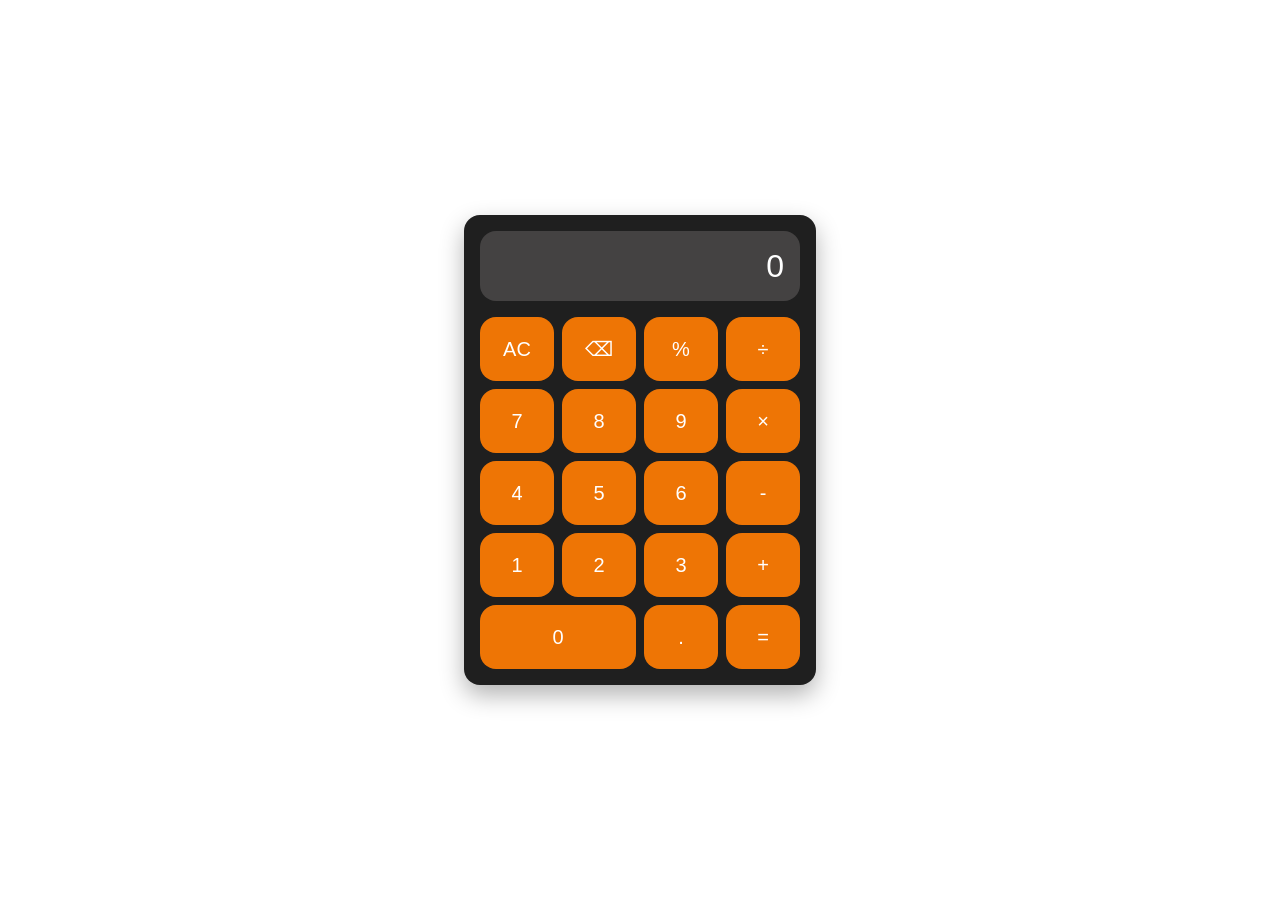
==== index.html @ cea86b0f "first commit" ====
<!DOCTYPE html>
<html lang="en">
<head>
    <meta charset="UTF-8">
    <meta name="viewport" content="width=device-width, initial-scale=1.0">
    <title>CALCULATOR - APP</title>
    <link rel="stylesheet" href="style.css">
</head>
<body>
    <div class="calculator">
        <div class="display">
            <input type="text" id="display" readonly>
        </div> 

        <div class="buttons">
                <button class="btn action" data-value="AC">AC</button>
                <button class="btn action" data-value="⌫">⌫</button>
                <button class="btn operator" data-value="%">%</button>
                <button class="btn operator" data-value="/">÷</button>

                <button class="btn number" data-value="7">7</button>
                <button class="btn number" data-value="8">8</button>
                <button class="btn number" data-value="9">9</button>
                <button class="btn operator" data-value="*">×</button>

                <button class="btn number" data-value="4">4</button>
                <button class="btn number" data-value="5">5</button>
                <button class="btn number" data-value="6">6</button>
                <button class="btn operator" data-value="-">-</button>

                <button class="btn number" data-value="1">1</button>
                <button class="btn number" data-value="2">2</button>
                <button class="btn number" data-value="3">3</button>
                <button class="btn operator" data-value="+">+</button>

                <button class="btn number zero" data-value="0">0</button>
                <button class="btn operator" data-value=".">.</button>
                <button class="btn equal" data-value="=">=</button>
        </div>
    </div>

    <script src="main.js"></script>
</body>
</html>
---- style.css ----
:root{
    /* Color */
    --color-background: #f5f5f5;
    --color-surface: #1f1f1f;
    --color-text: #ffffff;

    /* Size */
    --calculator-width: 22rem;
    --radius: 1rem;
    --spacing: 1rem;

    /* Shadow */
    --shadow: 0 10px 25px rgba(0, 0, 0, 0.3);
}

*{
    margin:0;
    padding:0;
    box-sizing:border-box;
}

body{
    min-height:100vh;
    display:flex;
    justify-content:center;
    align-items:center;
    padding:1rem;
}

.calculator{
    width:min(var(--calculator-width),100%);
    background:#1f1f1f;
    padding:var(--spacing);
    border-radius:var(--radius);
    box-shadow:var(--shadow);
}

.display {
    margin-bottom: var(--spacing);
}

#display {
    width: 100%;
    height: 70px;
    border: none;
    outline: none;
    background:#444242;
    color: var(--color-text);
    font-size: 2rem;
    text-align: right;
    padding: 0.75rem 1rem;
    border-radius: var(--radius);
}

.buttons {
    display: grid;
    grid-template-columns: repeat(4,1fr);
    gap: 0.50rem;
}

.btn{
    height:4rem;
    border:none;
    border-radius:var(--radius);
    background:#ff7d04ec;
    color:var(--color-text);
    font-size:1.25rem;
    cursor:pointer;
    transition:.2s ease;
}

.btn:hover{
    background:#ac590cec;
}

.btn:active{
    transform:scale(.96);
}

.zero {
    grid-column: span 2;
}
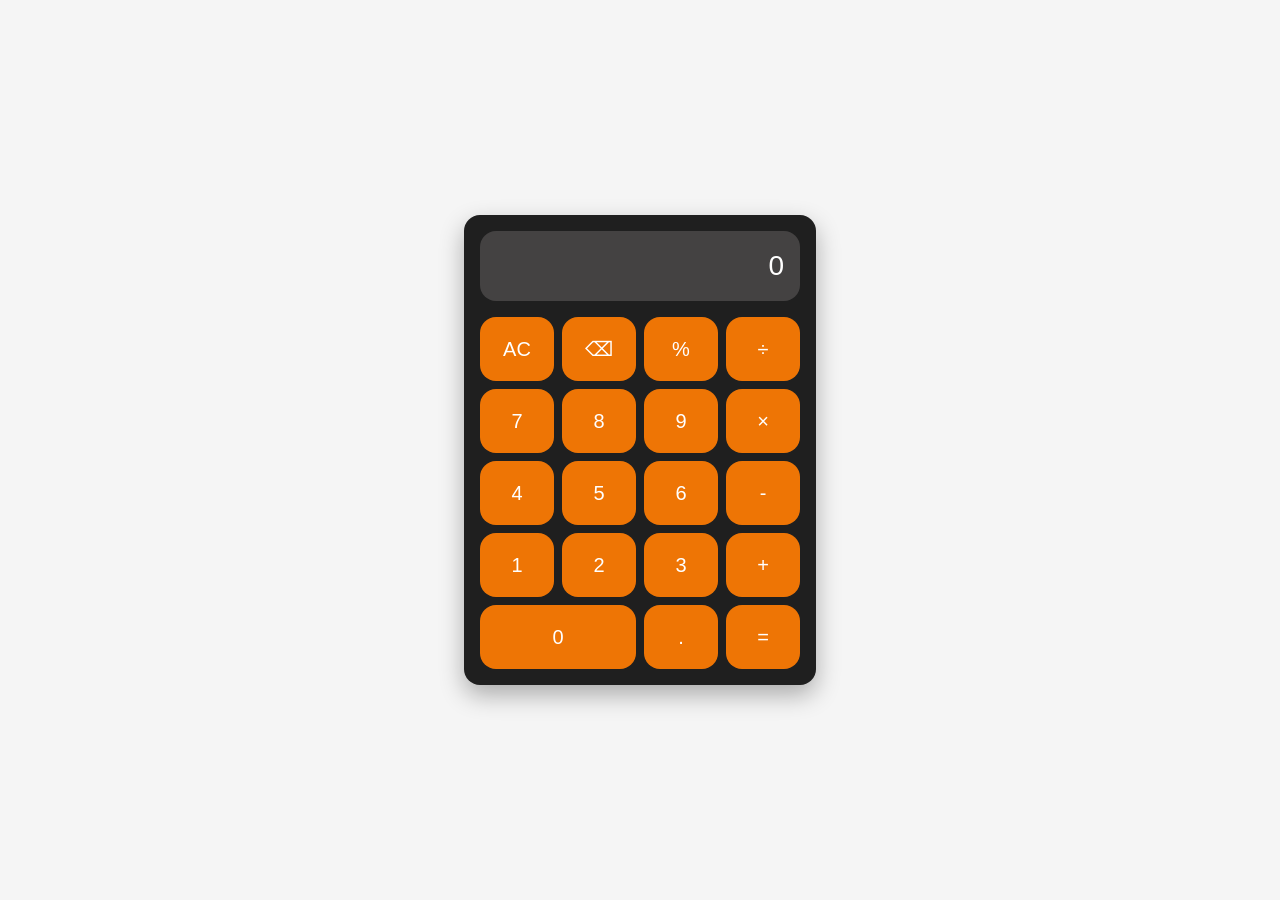
==== commit bcbb036f: "MyCalculator" ====
--- a/index.html
+++ b/index.html
@@ -5,6 +5,7 @@
     <meta name="viewport" content="width=device-width, initial-scale=1.0">
     <title>CALCULATOR - APP</title>
     <link rel="stylesheet" href="style.css">
+    <link rel="icon" type="image" href="assets/mycalculator.png">
 </head>
 <body>
     <div class="calculator">
--- a/style.css
+++ b/style.css
@@ -3,6 +3,9 @@
     --color-background: #f5f5f5;
     --color-surface: #1f1f1f;
     --color-text: #ffffff;
+    --color-display: #444242;
+    --color-button: #ff7d04ec;
+    --color-button-hover: #ac590cec;
 
     /* Size */
     --calculator-width: 22rem;
@@ -25,11 +28,12 @@
     justify-content:center;
     align-items:center;
     padding:1rem;
+    background: var(--color-background);
 }
 
 .calculator{
     width:min(var(--calculator-width),100%);
-    background:#1f1f1f;
+    background: var(--color-surface);
     padding:var(--spacing);
     border-radius:var(--radius);
     box-shadow:var(--shadow);
@@ -44,33 +48,34 @@
     height: 70px;
     border: none;
     outline: none;
-    background:#444242;
+    background: var(--color-display);
     color: var(--color-text);
-    font-size: 2rem;
+    font-size: 1.75rem;
     text-align: right;
     padding: 0.75rem 1rem;
     border-radius: var(--radius);
+    overflow: hidden;
 }
 
 .buttons {
     display: grid;
     grid-template-columns: repeat(4,1fr);
-    gap: 0.50rem;
+    gap: 0.5rem;
 }
 
 .btn{
     height:4rem;
     border:none;
     border-radius:var(--radius);
-    background:#ff7d04ec;
+    background:var(--color-button);
     color:var(--color-text);
     font-size:1.25rem;
     cursor:pointer;
-    transition:.2s ease;
+    transition:0.2s ease;
 }
 
 .btn:hover{
-    background:#ac590cec;
+    background:var(--color-button-hover);
 }
 
 .btn:active{
@@ -79,4 +84,30 @@
 
 .zero {
     grid-column: span 2;
+}
+
+
+
+@media (max-height: 500px) {
+    .calculator {
+        padding: 0.75rem;
+    }
+
+    #display {
+        height: 3.5rem;
+        font-size: 1.5rem;
+    }
+
+    .display {
+        margin-bottom: 0.75rem;
+    }
+
+    .buttons {
+        gap: 0.4rem;
+    }
+
+    .btn {
+        height: 3rem;
+        font-size: 1rem;
+    }
 }
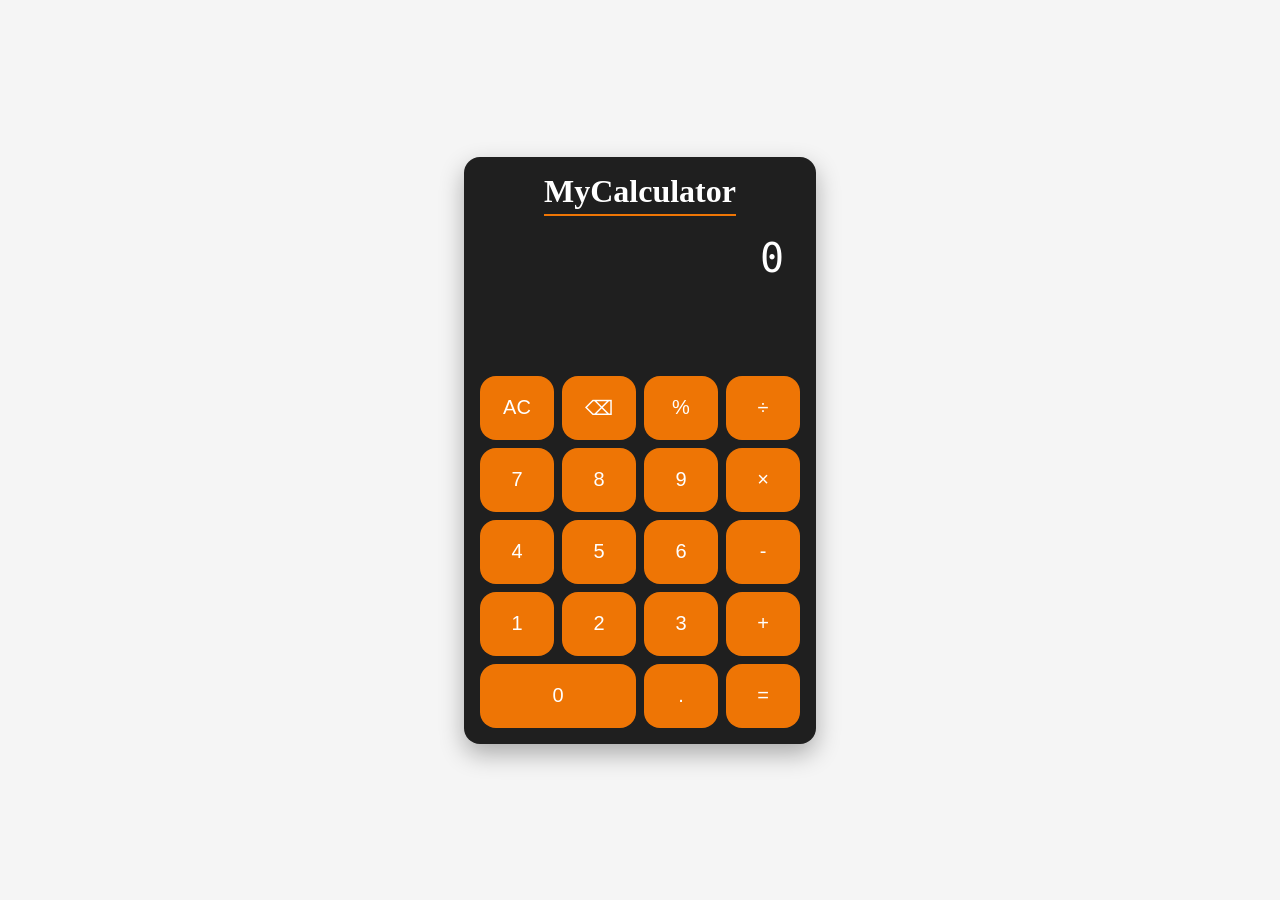
==== commit 6d55fc22: "MyCalculator" ====
--- a/index.html
+++ b/index.html
@@ -9,9 +9,11 @@
 </head>
 <body>
     <div class="calculator">
+        <h1 class="title">MyCalculator</h1>
         <div class="display">
-            <input type="text" id="display" readonly>
-        </div> 
+            <textarea id="expression" readonly></textarea>
+            <div id="result"></div>
+        </div>
 
         <div class="buttons">
                 <button class="btn action" data-value="AC">AC</button>
--- a/style.css
+++ b/style.css
@@ -3,7 +3,7 @@
     --color-background: #f5f5f5;
     --color-surface: #1f1f1f;
     --color-text: #ffffff;
-    --color-display: #444242;
+    --color-display: #000000;
     --color-button: #ff7d04ec;
     --color-button-hover: #ac590cec;
 
@@ -29,34 +29,101 @@
     align-items:center;
     padding:1rem;
     background: var(--color-background);
-}
-
-.calculator{
-    width:min(var(--calculator-width),100%);
+    overflow: hidden;
+}
+
+.title {
+    width: fit-content;
+
+    margin: 0 auto 1rem;
+
+    font-size: 2rem;
+    font-weight: bold;
+
+    color: var(--color-text);
+
+    border-bottom: 2px solid var(--color-button);
+    padding-bottom: 0.25rem;
+}
+
+.calculator {
+    width: min(var(--calculator-width), 100%);
     background: var(--color-surface);
-    padding:var(--spacing);
-    border-radius:var(--radius);
-    box-shadow:var(--shadow);
+    padding: var(--spacing);
+    border-radius: var(--radius);
+    box-shadow: var(--shadow);
 }
 
 .display {
     margin-bottom: var(--spacing);
-}
-
-#display {
+    min-height: 70px;
+
+    display: flex;
+    flex-direction: column;
+    justify-content: flex-end;
+}
+
+#expression {
     width: 100%;
-    height: 70px;
+    min-height: 70px;
+    max-height: 120px;
+
     border: none;
     outline: none;
-    background: var(--color-display);
-    color: var(--color-text);
-    font-size: 1.75rem;
+    resize: none;
+
+    background: transparent;
+    color: var(--color-text);
+
+    font-size: 2.5rem;
+    line-height: 1.3;
+
     text-align: right;
-    padding: 0.75rem 1rem;
-    border-radius: var(--radius);
+
+    overflow-y: auto;
+    overflow-x: hidden;
+
+    padding: 0 1rem;
+
+    white-space: normal;
+    overflow-wrap: break-word;
+    word-break: break-all;
+}
+
+#result {
+    width: 100%;
+    min-width: 0;
+    max-width: 100%;
+
+    text-align: right;
+    padding: 0 1rem;
+
+    min-height: 1.5rem;
+
+    overflow-wrap: anywhere;
+    word-break: break-all;
     overflow: hidden;
 }
 
+#expression.active-expression {
+    font-size: 2.5rem;
+    color: var(--color-text);
+}
+
+#expression.calculated {
+    font-size: 1rem;
+    color: rgba(255, 255, 255, 0.55);
+}
+
+#result.preview-result {
+    font-size: 1rem;
+    color: rgba(255, 255, 255, 0.55);
+}
+
+#result.final-result {
+    font-size: 2.5rem;
+    color: var(--color-text);
+}
 .buttons {
     display: grid;
     grid-template-columns: repeat(4,1fr);
@@ -74,12 +141,14 @@
     transition:0.2s ease;
 }
 
-.btn:hover{
-    background:var(--color-button-hover);
-}
-
-.btn:active{
-    transform:scale(.96);
+@media (hover: hover) and (pointer: fine) {
+    .btn:hover {
+        background: var(--color-button-hover);
+    }
+}
+
+.btn:active {
+    transform: scale(.96);
 }
 
 .zero {
@@ -110,4 +179,51 @@
         height: 3rem;
         font-size: 1rem;
     }
+}
+
+@media (max-width: 600px) {
+    body {
+        padding: 0;
+        overflow: hidden;
+    }
+
+    .calculator {
+        width: 100%;
+        min-height: 100vh;
+        border-radius: 0;
+        box-shadow: none;
+
+        display: flex;
+        flex-direction: column;
+    }
+
+    .display {
+        margin-top: auto;
+        margin-bottom: var(--spacing);
+    }
+
+    #display {
+        background: transparent;
+        height: 70px;
+
+        font-size: 1.75rem;
+        line-height: 1.1;
+
+        padding: 0.25rem 1rem;
+
+        white-space: normal;
+        overflow-wrap: break-word;
+        word-break: break-all;
+
+        resize: none;
+        overflow: hidden;
+    }
+
+    .buttons {
+        flex: none;
+    }
+
+    .btn {
+        height: 4rem;
+    }
 }
